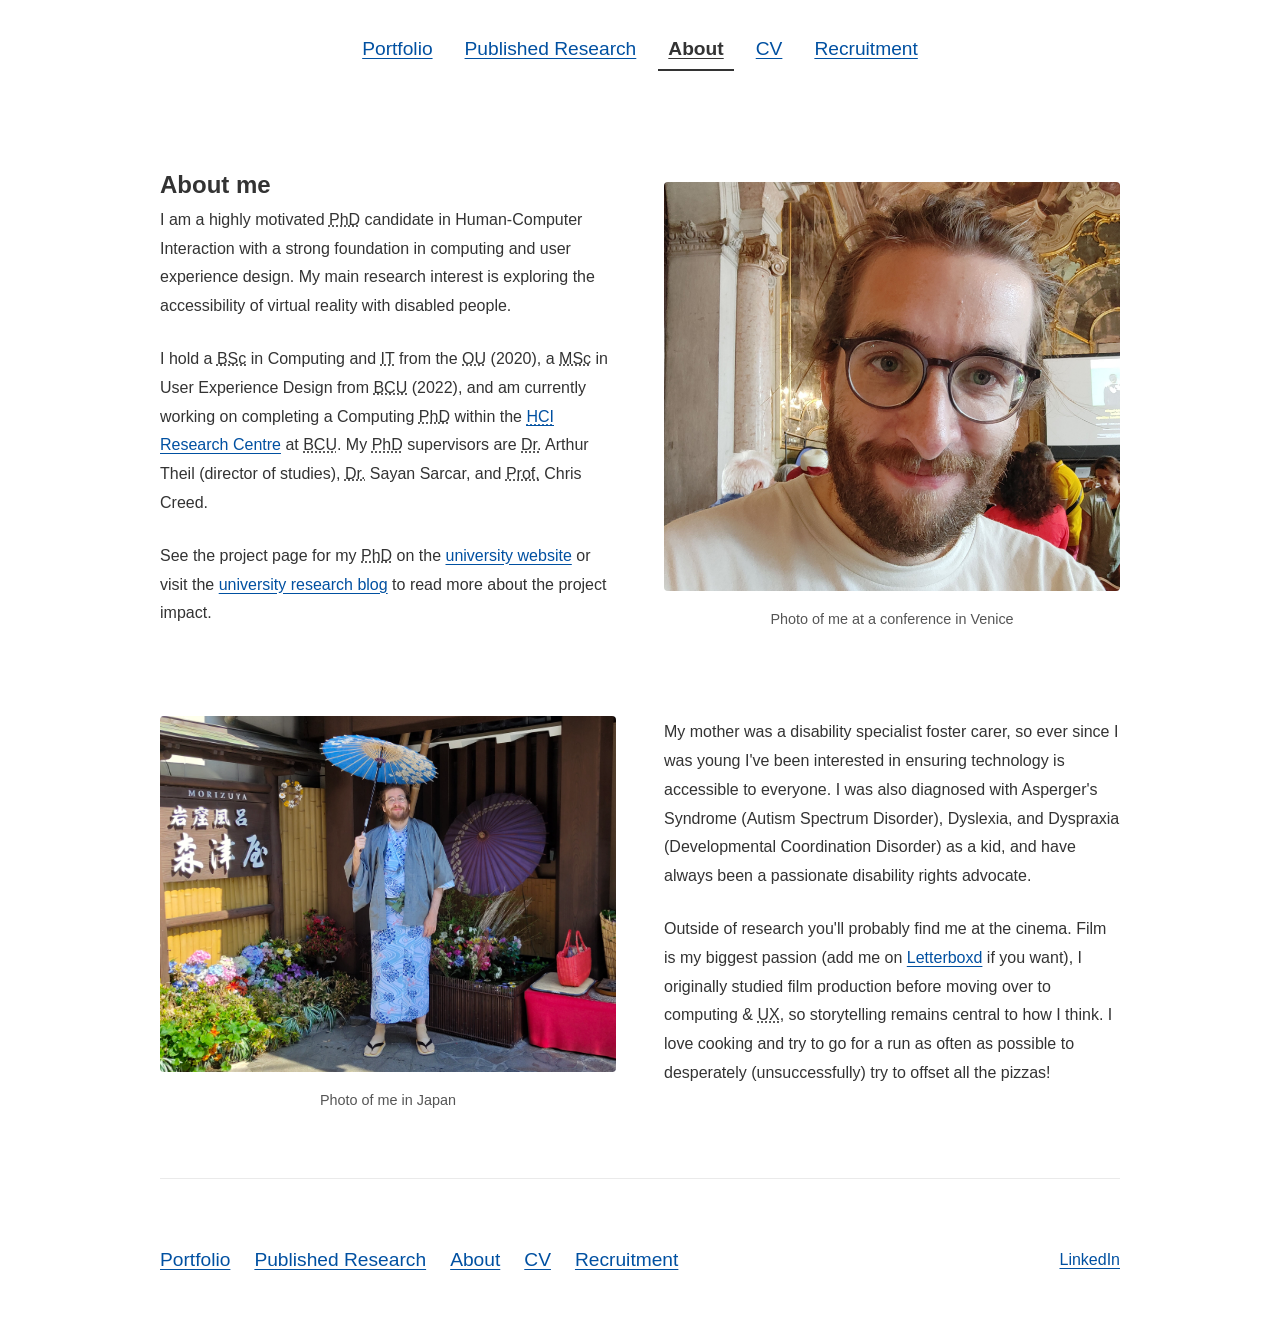
==== about.html @ 73fa583b "Update about.html" ====
<!DOCTYPE html>
<html lang="en">
<head>
    <meta charset="UTF-8">
    <meta name="viewport" content="width=device-width, initial-scale=1.0">
    <title>Craig Anderton - About</title>
    <link rel="stylesheet" href="style.css">
    
    <link rel="icon" type="image/png" href="images/favicon.png">
</head>
<body>

    <a href="#main-content" class="skip-link">Skip to main content</a>

    <div class="container">
        <header>
            <nav aria-label="Main Navigation">
                <ul>
                    <li><a href="index.html">Portfolio</a></li>
                    <li><a href="published-research.html">Published Research</a></li>
                    <li><a href="about.html" class="active" aria-current="page">About</a></li>
                    <li><a href="https://drive.google.com/file/d/1RpUV4su2DPiBxyuv3WWRQjVJ-2SgkJfq/view?usp=drive_link" target="_blank" rel="noopener">CV<span class="sr-only"> (opens in a new tab)</span></a></li>
                    <li><a href="https://craigandertonbcu.github.io/recruitment/" target="_blank" rel="noopener">Recruitment<span class="sr-only"> (opens in a new tab)</span></a></li>
                </ul>
            </nav>
        </header>

        <main id="main-content">
            
            <section class="about-grid" aria-label="About Me">
                
                <div class="about-text">
                    <h1>About me</h1>
                    <p>I am a highly motivated <abbr title="Doctor of Philosophy">PhD</abbr> candidate in Human-Computer Interaction with a strong foundation in computing and user experience design. My main research interest is exploring the accessibility of virtual reality with disabled people.</p>
                    <p>I hold a <abbr title="Bachelor of Science">BSc</abbr> in Computing and <abbr title="Information Technology">IT</abbr> from the <abbr title="Open University">OU</abbr> (2020), a <abbr title="Master of Science">MSc</abbr> in User Experience Design from <abbr title="Birmingham City University">BCU</abbr> (2022), and am currently working on completing a Computing <abbr title="Doctor of Philosophy">PhD</abbr> within the <a href="https://www.bcu.ac.uk/research/human-computer-interaction" target="_blank" rel="noopener"><abbr title="Human-Computer Interaction">HCI</abbr> Research Centre<span class="sr-only"> (opens in a new tab)</span></a> at <abbr title="Birmingham City University">BCU</abbr>. My <abbr title="Doctor of Philosophy">PhD</abbr> supervisors are <abbr title="Doctor">Dr.</abbr> Arthur Theil (director of studies), <abbr title="Doctor">Dr.</abbr> Sayan Sarcar, and <abbr title="Professor">Prof.</abbr> Chris Creed.</p>
                    <p>See the project page for my <abbr title="Doctor of Philosophy">PhD</abbr> on the <a href="https://www.bcu.ac.uk/research/human-computer-interaction/projects/exploring-how-haptic-feedback-can-make-guidance-and-navigation-in-virtual-reality-accessible-for-users-with-visual-impairments" target="_blank" rel="noopener">university website<span class="sr-only"> (opens in a new tab)</span></a> or visit the <a href="https://www.bcu.ac.uk/research/blogs/designing-digital-technology-to-empower-disabled-users" target="_blank" rel="noopener">university research blog<span class="sr-only"> (opens in a new tab)</span></a> to read more about the project impact.</p>
                </div>
                
                <figure class="about-figure">
                    <img src="images/venice.webp" alt="Close up photo of Craig smiling at a conference in Venice">
                    <figcaption>Photo of me at a conference in Venice</figcaption>
                </figure>

                <figure class="about-figure">
                    <img src="images/japan.webp" alt="Craig standing outside a traditional wooden building in Japan holding a blue paper umbrella">
                    <figcaption>Photo of me in Japan</figcaption>
                </figure>

                <div class="about-text">
                    <p>My mother was a disability specialist foster carer, so ever since I was young I've been interested in ensuring technology is accessible to everyone. I was also diagnosed with Asperger's Syndrome (Autism Spectrum Disorder), Dyslexia, and Dyspraxia (Developmental Coordination Disorder) as a kid, and have always been a passionate disability rights advocate.</p>
                    <p>Outside of research you'll probably find me at the cinema. Film is my biggest passion (add me on <a href="https://letterboxd.com/traig/" target="_blank" rel="noopener">Letterboxd<span class="sr-only"> (opens in a new tab)</span></a> if you want), I originally studied film production before moving over to computing & <abbr title="User Experience">UX</abbr>, so storytelling remains central to how I think. I love cooking and try to go for a run as often as possible to desperately (unsuccessfully) try to offset all the pizzas!</p>
                </div>

            </section>

        </main>

        <footer>
            <nav aria-label="Footer Navigation">
                <ul>
                    <li><a href="index.html">Portfolio</a></li>
                    <li><a href="published-research.html">Published Research</a></li>
                    <li><a href="about.html">About</a></li>
                    <li><a href="https://drive.google.com/file/d/1RpUV4su2DPiBxyuv3WWRQjVJ-2SgkJfq/view?usp=drive_link" target="_blank" rel="noopener">CV<span class="sr-only"> (opens in a new tab)</span></a></li>
                    <li><a href="https://craigandertonbcu.github.io/recruitment/" target="_blank" rel="noopener">Recruitment<span class="sr-only"> (opens in a new tab)</span></a></li>
                </ul>
            </nav>
            <p><a href="https://www.linkedin.com/in/craig-anderton-research" target="_blank" rel="noopener">LinkedIn<span class="sr-only"> (opens in a new tab)</span></a></p>
        </footer>
    </div>

</body>
</html>
---- style.css ----
:root {
    /* Updated for WCAG AAA (4.5:1 for large text against white) */
    --brand-color: #c7383c; 
    --text-main: #333333;
    --text-light: #555555;
    --bg-color: #ffffff;
    /* Updated for WCAG AAA (7:1 for normal text against white) */
    --link-color: #0050a1; 
    --focus-color: #2c3e50;
    --max-width: 1000px;
}

/* Basic reset */
* {
    margin: 0;
    padding: 0;
    box-sizing: border-box;
}

body {
    font-family: -apple-system, BlinkMacSystemFont, "Segoe UI", Roboto, Helvetica, Arial, sans-serif;
    color: var(--text-main);
    background-color: var(--bg-color);
    line-height: 1.8;
}

/* --- Accessibility Utility Classes --- */
.sr-only {
    position: absolute;
    width: 1px;
    height: 1px;
    padding: 0;
    margin: -1px;
    overflow: hidden;
    clip: rect(0, 0, 0, 0);
    white-space: nowrap;
    border: 0;
}

.skip-link {
    position: absolute;
    top: 0;
    left: -9999px;
    background: var(--focus-color);
    color: white;
    padding: 10px 20px;
    z-index: 1000;
    text-decoration: none;
    font-weight: bold;
    border-bottom-left-radius: 4px;
    border-bottom-right-radius: 4px;
}

.skip-link:focus {
    left: 50%;
    transform: translateX(-50%);
    outline: 3px solid var(--focus-color);
    outline-offset: 2px;
}

/* Global Link Styles & Focus States */
a {
    color: var(--link-color);
    /* WCAG SC 1.4.1: Links in text must be underlined */
    text-decoration: underline; 
    text-underline-offset: 3px;
}

a:hover, a:focus {
    text-decoration: none; /* Invert decoration on hover for feedback */
}

a:focus, button:focus {
    outline: 3px solid var(--focus-color);
    outline-offset: 3px;
}

/* WCAG AAA SC 2.5.5: Inflate touch targets to at least 44x44px */
nav a, footer a, .social-links a, .research-links a {
    display: inline-block;
    padding: 0.65rem; 
    margin: -0.65rem; /* Prevents the padding from ruining visual layout */
}

/* --- Social Links (Research Page Override) --- */
.research-page .social-links {
    display: flex;
    flex-wrap: wrap;
    gap: 2rem;
    text-align: left;
    margin-top: 2rem;
    margin-bottom: 2rem;
    justify-content: flex-start;
}

.container {
    max-width: var(--max-width);
    margin: 0 auto;
    padding: 0 20px;
}

/* --- Navigation --- */
nav {
    display: flex;
    justify-content: center;
    padding: 2rem 0;
    font-size: 1.2rem;
}

nav ul {
    list-style: none;
    display: flex;
    gap: 2rem;
    padding: 0;
    margin: 0;
    flex-wrap: wrap;
    justify-content: center;
}

nav a {
    color: var(--link-color);
}

nav a[aria-current="page"] {
    color: var(--text-main);
    border-bottom: 2px solid var(--text-main);
    padding-bottom: 2px;
    font-weight: bold;
}

/* --- Hero Section --- */
section.hero {
    text-align: center;
    margin: 2rem 0 0;
}

section.hero h1 {
    color: var(--brand-color);
    font-size: 3.5rem;
    font-weight: 900;
    margin: 0 0 1rem 0;
    letter-spacing: -1px;
}

section.hero p {
    font-size: 1.25rem;
    color: var(--text-main);
    margin: 0;
}

/* --- Section Dividers (Global: Centered) --- */
.section-divider {
    display: flex;
    align-items: center;
    text-align: center;
    color: var(--brand-color);
    font-weight: 900;
    font-size: 1.8rem;
    margin: 4rem 0 2rem;
}

.section-divider::before,
.section-divider::after {
    content: '';
    flex: 1;
    border-bottom: 3px solid #111;
}

.section-divider::before { margin-right: 1.5rem; }
.section-divider::after { margin-left: 1.5rem; }

/* --- Section Dividers (Override: Flush Left for Research Page) --- */
.research-page .section-divider {
    text-align: left;
}

.research-page .section-divider::before {
    display: none; 
}

/* --- Objective & General Text --- */
.objective-text {
    text-align: left; /* Changed from justify for WCAG AAA */
    max-width: 80ch; /* WCAG AAA: Limits line length to 80 characters */
    margin: 0 auto 2rem; /* Keeps the block centered on the screen */
}

/* --- Plain English Summary Toggle --- */
.toggle-btn {
    display: block;
    margin: 0 auto 1.5rem auto;
    background-color: var(--bg-color);
    color: var(--link-color);
    border: 2px solid var(--link-color);
    padding: 0.65rem 1.25rem;
    font-size: 1rem;
    font-weight: bold;
    border-radius: 4px;
    cursor: pointer;
    transition: all 0.2s ease;
}

.toggle-btn:hover, .toggle-btn:focus {
    background-color: var(--link-color);
    color: var(--bg-color);
    text-decoration: none;
}

.plain-english-box {
    background-color: #f9f9f9;
    border-left: 5px solid var(--brand-color);
    padding: 1.5rem;
    margin: 0 auto 2rem auto;
    max-width: 80ch;
    color: var(--text-main);
    box-shadow: 0 2px 8px rgba(0,0,0,0.05);
}

.social-links {
    text-align: center;
    font-size: 0.9rem;
    margin-bottom: 4rem;
}

/* --- Featured Research --- */
.research-item {
    margin-bottom: 2.5rem;
}

.research-item h3 {
    font-size: 1.1rem;
    margin: 0 0 0.5rem 0;
}

.research-item p {
    margin: 0 0 0.5rem 0;
    color: var(--text-light);
}

.research-links {
    font-size: 0.9rem;
}

/* --- Published Research Citations --- */
.citation-item {
    margin-bottom: 3rem;
    line-height: 1.8;
}

.citation-item p {
    margin: 0 0 1rem 0;
    text-align: left; 
    max-width: 80ch; /* WCAG AAA SC 1.4.8: Limits line length */
}

/* --- Portfolio Grid & Stacked Cards --- */
.portfolio-grid {
    display: grid;
    grid-template-columns: 1fr 1fr;
    gap: 2rem; 
    margin-bottom: 4rem;
}

.portfolio-grid.three-columns {
    grid-template-columns: repeat(3, 1fr);
}

.portfolio-card {
    display: flex;
    flex-direction: column;
    gap: 1rem; 
}

.portfolio-card.item-large {
    grid-column: 1 / -1;
}

.portfolio-meta {
    text-align: left;
}

.portfolio-meta h3 {
    font-size: 1.5rem;
    margin: 0 0 0.5rem 0;
    line-height: 1.2;
}

.portfolio-meta h3 a {
    color: var(--link-color);
    text-decoration: underline;
}

.portfolio-meta h3 a:hover {
    text-decoration: none;
}

.portfolio-meta p {
    color: var(--text-light);
    margin: 0;
    font-size: 0.95rem;
}

/* Force perfect 16:9 so videos snap cleanly to grid lines */
.portfolio-card video,
.portfolio-card img {
    width: 100%;
    height: auto;
    aspect-ratio: 16 / 9;
    object-fit: cover;
    border-radius: 4px;
    box-shadow: 0 4px 12px rgba(0,0,0,0.1);
    display: block;
}

/* --- Video Transcripts (Details/Summary) --- */
.video-transcript {
    margin-top: 0.5rem;
    font-size: 0.95rem;
}

.video-transcript summary {
    cursor: pointer;
    color: var(--link-color);
    font-weight: bold;
    text-decoration: underline;
    text-underline-offset: 3px;
    margin-bottom: 0.5rem;
    /* Expand touch target natively for AAA */
    padding: 0.5rem 0; 
}

.video-transcript summary:hover {
    text-decoration: none;
}

.video-transcript p {
    background: #f9f9f9;
    padding: 1rem;
    border-radius: 4px;
    border: 1px solid #ddd;
    color: var(--text-main);
    line-height: 1.6;
}

/* --- Portfolio Project Pages --- */
.project-header-text {
    text-align: center;
    padding: 1rem 20px 3rem; 
}

.project-header-text h1 {
    color: var(--brand-color);
    font-size: 4rem;
    font-weight: 900;
    margin: 0 0 0.5rem 0;
    line-height: 1.1;
}

.project-header-text p {
    font-size: 1.5rem;
    font-weight: bold;
    margin: 0;
    color: var(--text-main); 
}

.project-hero-image {
    background-color: #333; 
    background-size: cover;
    background-position: center;
    width: 100%;
    height: 400px; 
    margin-bottom: 4rem;
}

.overview-grid {
    display: grid;
    grid-template-columns: 1fr 2fr;
    gap: 3rem;
    margin-bottom: 5rem;
    align-items: start;
}

.overview-grid h2 {
    font-size: 2rem;
    font-weight: 900;
    margin: 0;
}

.meta-stats {
    display: grid;
    grid-template-columns: repeat(3, 1fr);
    text-align: center;
    gap: 2rem;
    margin-bottom: 4rem;
}

.meta-stats h3 {
    font-size: 3rem;
    font-weight: 900;
    margin: 0;
    line-height: 1;
}

.meta-stats p {
    font-size: 1.5rem;
    color: var(--text-light);
    margin: 0.5rem 0 0 0;
}

.meta-summary {
    display: grid;
    grid-template-columns: 1fr 1fr;
    gap: 4rem;
    margin-bottom: 6rem;
}

.meta-summary h3 {
    font-size: 2rem;
    font-weight: 900;
    margin: 0 0 1rem 0;
}

.process-section {
    margin-top: 6rem;
}

.process-section h2 {
    text-align: center;
    font-size: 3.5rem;
    font-weight: 900;
    margin-bottom: 3rem;
}

.process-stepper {
    display: flex;
    justify-content: space-between;
    align-items: flex-start;
    position: relative;
    margin-bottom: 4rem;
}

.process-stepper::before {
    content: '';
    position: absolute;
    top: 25px; 
    left: 0;
    right: 0;
    height: 2px;
    background-color: #eee;
    z-index: 1;
}

.step {
    position: relative;
    z-index: 2;
    text-align: center;
    background-color: var(--bg-color);
    padding: 0 10px;
    flex: 1;
}

.step-number {
    display: flex;
    align-items: center;
    justify-content: center;
    width: 50px;
    height: 50px;
    background-color: #333;
    color: white;
    border-radius: 50%;
    font-weight: bold;
    font-size: 1.2rem;
    margin: 0 auto 1rem auto;
}

.step-label {
    font-size: 0.9rem;
    color: var(--text-light);
}

.project-grid {
    display: grid;
    grid-template-columns: 1fr 1fr;
    gap: 4rem 3rem;
    align-items: center;
    margin: 4rem 0;
}

.project-text h3 {
    font-size: 2.5rem;
    font-weight: 900;
    margin: 0 0 1.5rem 0;
}

.project-text p {
    margin-bottom: 1.5rem;
}

.project-figure {
    margin: 0;
    text-align: center;
}

.project-figure img,
.project-figure video {
    width: 100%;
    height: auto;
    display: block;
}

.project-figure figcaption {
    margin-top: 1rem;
    font-size: 0.9rem;
    color: var(--text-light);
}

.full-width-image {
    width: 100%;
    margin: 4rem 0;
}

.full-width-image img,
.full-width-image video {
    width: 100%;
    height: auto;
    display: block;
}

.halved-centered-image {
    width: 50%; 
    margin: 4rem auto; 
    text-align: center; 
}

.halved-centered-image img,
.halved-centered-image video {
    width: 100%; 
    height: auto;
    display: block;
    border-radius: 4px; 
}

@media (max-width: 768px) {
    .halved-centered-image {
        width: 100%;
        margin: 2rem 0;
    }
}

/* --- About Page Grid --- */
.about-grid {
    display: grid;
    grid-template-columns: 1fr 1fr;
    gap: 4rem 3rem;
    align-items: center; 
    margin: 4rem 0;
}

.about-text h2 {
    color: var(--brand-color);
    font-size: 2.5rem;
    font-weight: 900;
    margin: 0 0 1.5rem 0;
    letter-spacing: -1px;
}

.about-text p {
    margin-bottom: 1.5rem;
    text-align: left; 
    max-width: 80ch; 
}

.about-figure {
    margin: 0;
    text-align: center;
}

.about-figure img {
    width: 100%;
    height: auto;
    border-radius: 4px;
    display: block;
}

.about-figure figcaption {
    margin-top: 1rem;
    font-size: 0.9rem;
    color: var(--text-light);
}

/* --- Footer --- */
footer {
    border-top: 1px solid #eaeaea;
    padding: 2rem 0;
    display: flex;
    justify-content: space-between;
    align-items: center;
    font-size: 1rem; 
    color: var(--text-light);
}

footer ul {
    list-style: none;
    display: flex;
    gap: 1.5rem;
    padding: 0;
    margin: 0;
}

/* --- Takeaways & Centered Sections --- */
.centered-section {
    max-width: 80ch; 
    margin: 6rem auto 4rem;
    text-align: center;
}

.centered-section h2, 
.centered-section h3 {
    font-size: 2.5rem;
    font-weight: 900;
    margin-bottom: 1.5rem;
    color: var(--text-main);
}

.centered-section ul.bullet-list {
    text-align: left;
    display: inline-block;
    font-size: 1.1rem;
    color: var(--text-light);
    line-height: 1.8;
}

.centered-section ul.bullet-list li {
    margin-bottom: 0.5rem;
}

.takeaways-grid {
    display: grid;
    grid-template-columns: repeat(3, 1fr);
    gap: 3rem;
    margin: 3rem 0 6rem;
    text-align: left;
}

.takeaway-column h3 {
    font-size: 1.5rem;
    color: var(--text-main);
    margin-bottom: 1rem;
}

.takeaway-column ul {
    list-style-type: disc;
    padding-left: 1.2rem;
    font-size: 0.95rem;
    color: var(--text-light);
}

.takeaway-column li {
    margin-bottom: 0.75rem;
}

.video-container {
    position: relative;
    padding-bottom: 56.25%; 
    height: 0;
    overflow: hidden;
    margin: 4rem 0;
    border-radius: 4px;
    box-shadow: 0 4px 12px rgba(0,0,0,0.1);
}

.video-container iframe {
    position: absolute;
    top: 0;
    left: 0;
    width: 100%;
    height: 100%;
    border: 0;
}

.reflections-text {
    max-width: 80ch; 
    margin: 0 auto 4rem;
}

.reflections-text p {
    margin-bottom: 1.5rem;
    text-align: left; 
}

/* Responsive adjustments */
@media (max-width: 768px) {
    .portfolio-grid,
    .portfolio-grid.three-columns {
        grid-template-columns: 1fr;
    }
    section.hero h1 {
        font-size: 2.5rem;
    }
    .section-divider {
        font-size: 1.4rem;
    }
    .about-grid {
        grid-template-columns: 1fr;
        gap: 2rem;
    }
    .overview-grid,
    .meta-stats,
    .meta-summary,
    .project-grid {
        grid-template-columns: 1fr;
        gap: 2rem;
    }
    .halved-centered-image {
        width: 100%;
        margin: 2rem 0;
    }
    .takeaways-grid {
        grid-template-columns: 1fr;
    }
    .process-stepper {
        flex-direction: column;
        align-items: center;
        gap: 2rem;
    }
    .process-stepper::before {
        display: none; 
    }
    footer {
        flex-direction: column;
        align-items: center;
        gap: 1rem;
    }
}

/* --- Modification: Making the paper figure half size --- */
.paper-figure {
    width: 50%;
    margin-left: auto;
    margin-right: auto;
}

/* --- Modification: Indentation for All Lists --- */
ul, ol {
    padding-left: 2.8em; 
    margin-bottom: 1.5rem; 
}
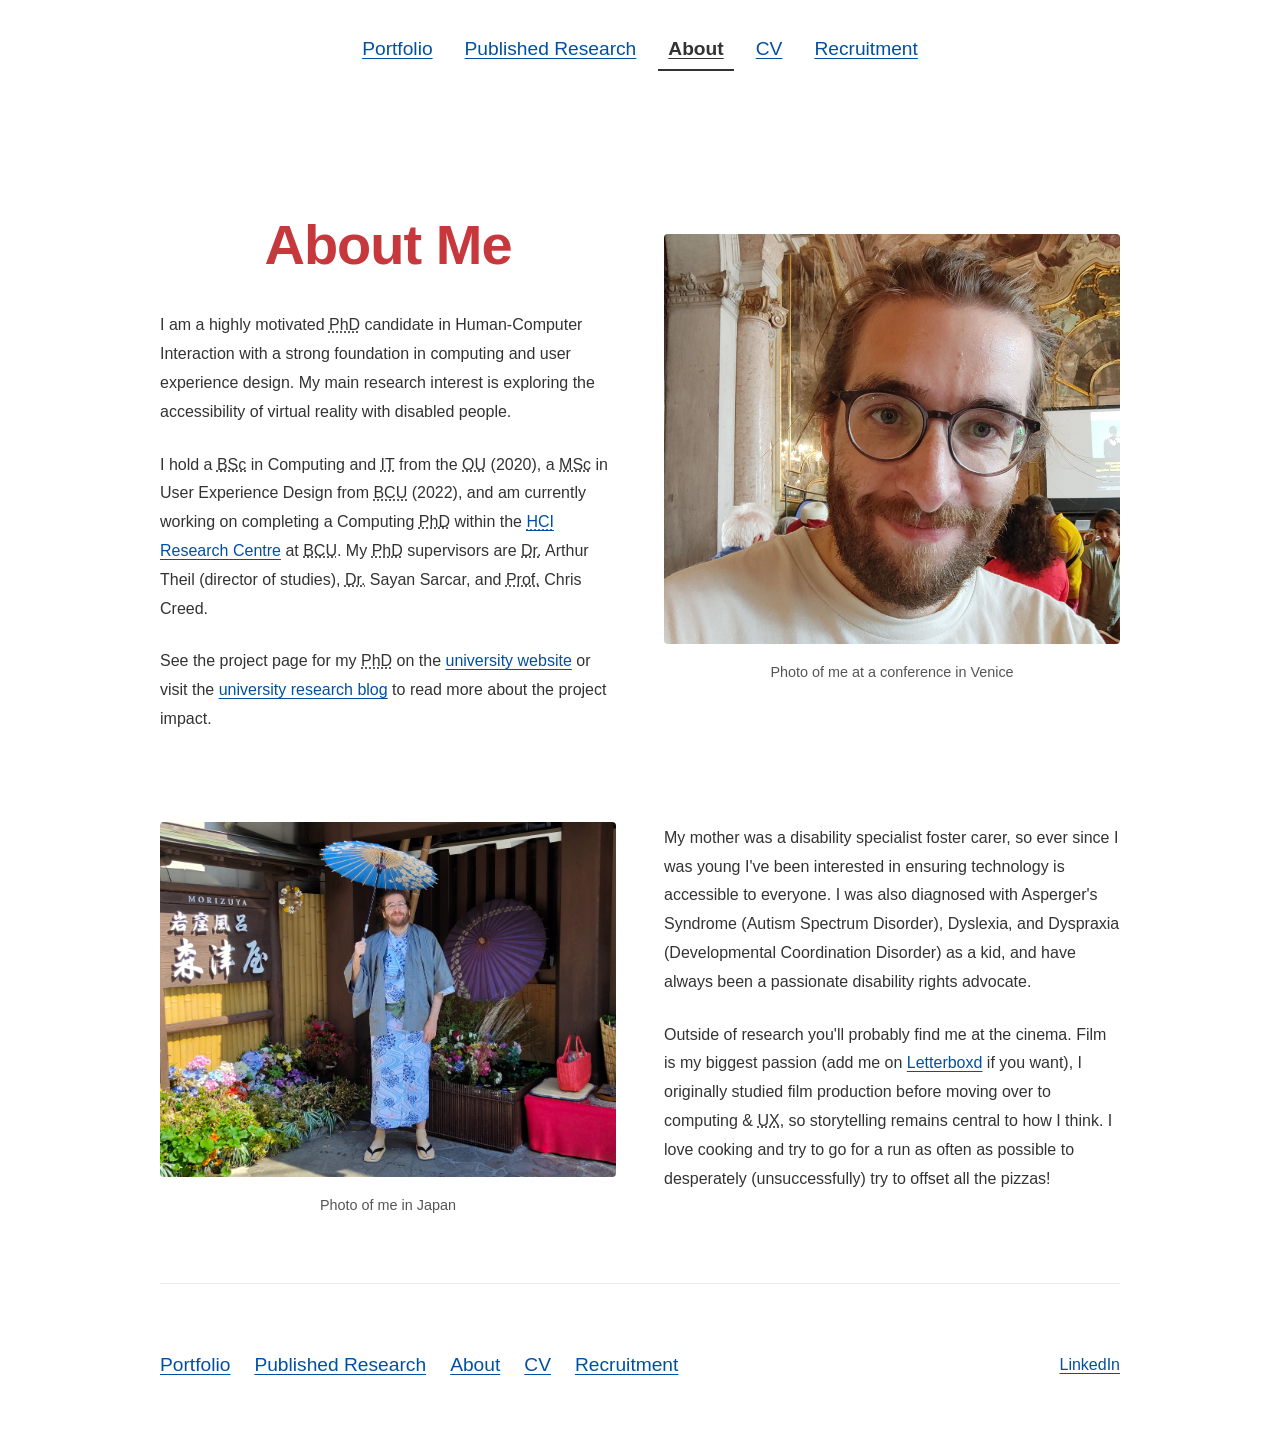
==== commit 3efce4f7: "Update about.html" ====
--- a/about.html
+++ b/about.html
@@ -30,7 +30,9 @@
             <section class="about-grid" aria-label="About Me">
                 
                 <div class="about-text">
-                    <h1>About me</h1>
+                    <section class="hero" aria-labelledby="hero-name">
+                        <h1 id="hero-name">About Me</h1>
+                    </section>
                     <p>I am a highly motivated <abbr title="Doctor of Philosophy">PhD</abbr> candidate in Human-Computer Interaction with a strong foundation in computing and user experience design. My main research interest is exploring the accessibility of virtual reality with disabled people.</p>
                     <p>I hold a <abbr title="Bachelor of Science">BSc</abbr> in Computing and <abbr title="Information Technology">IT</abbr> from the <abbr title="Open University">OU</abbr> (2020), a <abbr title="Master of Science">MSc</abbr> in User Experience Design from <abbr title="Birmingham City University">BCU</abbr> (2022), and am currently working on completing a Computing <abbr title="Doctor of Philosophy">PhD</abbr> within the <a href="https://www.bcu.ac.uk/research/human-computer-interaction" target="_blank" rel="noopener"><abbr title="Human-Computer Interaction">HCI</abbr> Research Centre<span class="sr-only"> (opens in a new tab)</span></a> at <abbr title="Birmingham City University">BCU</abbr>. My <abbr title="Doctor of Philosophy">PhD</abbr> supervisors are <abbr title="Doctor">Dr.</abbr> Arthur Theil (director of studies), <abbr title="Doctor">Dr.</abbr> Sayan Sarcar, and <abbr title="Professor">Prof.</abbr> Chris Creed.</p>
                     <p>See the project page for my <abbr title="Doctor of Philosophy">PhD</abbr> on the <a href="https://www.bcu.ac.uk/research/human-computer-interaction/projects/exploring-how-haptic-feedback-can-make-guidance-and-navigation-in-virtual-reality-accessible-for-users-with-visual-impairments" target="_blank" rel="noopener">university website<span class="sr-only"> (opens in a new tab)</span></a> or visit the <a href="https://www.bcu.ac.uk/research/blogs/designing-digital-technology-to-empower-disabled-users" target="_blank" rel="noopener">university research blog<span class="sr-only"> (opens in a new tab)</span></a> to read more about the project impact.</p>
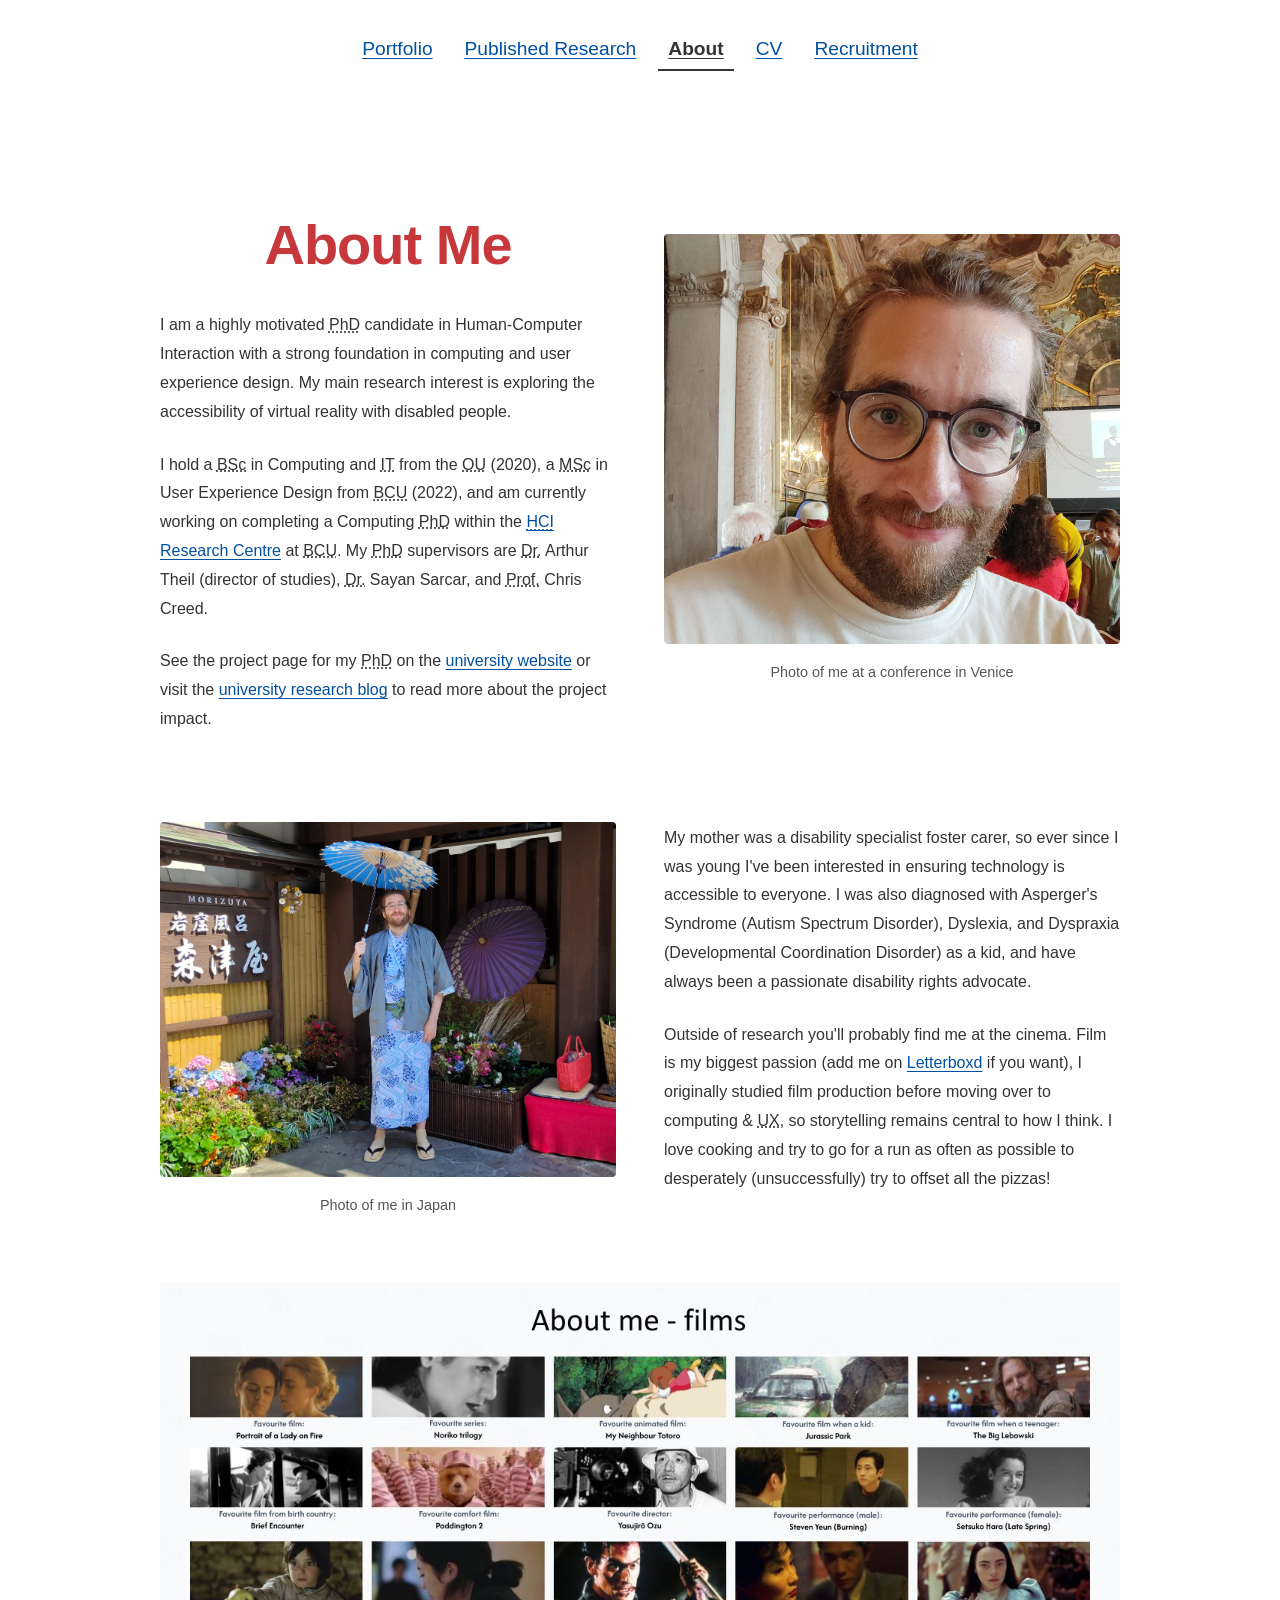
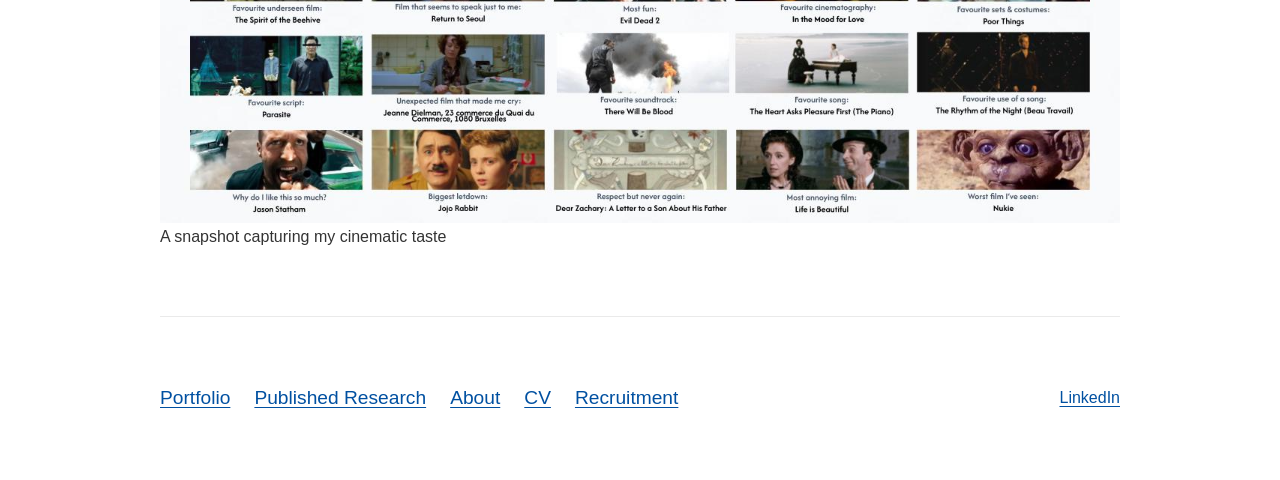
==== commit 60f0611e: "Update about.html" ====
--- a/about.html
+++ b/about.html
@@ -55,6 +55,11 @@
 
             </section>
 
+            <figure class="full-width-image">
+                    <img src="images/About Me - Fav Films.jpg" alt="A grid of my favourite films categorised by prompts.">
+                    <figcaption>A snapshot capturing my cinematic taste</figcaption>
+            </figure>
+
         </main>
 
         <footer>
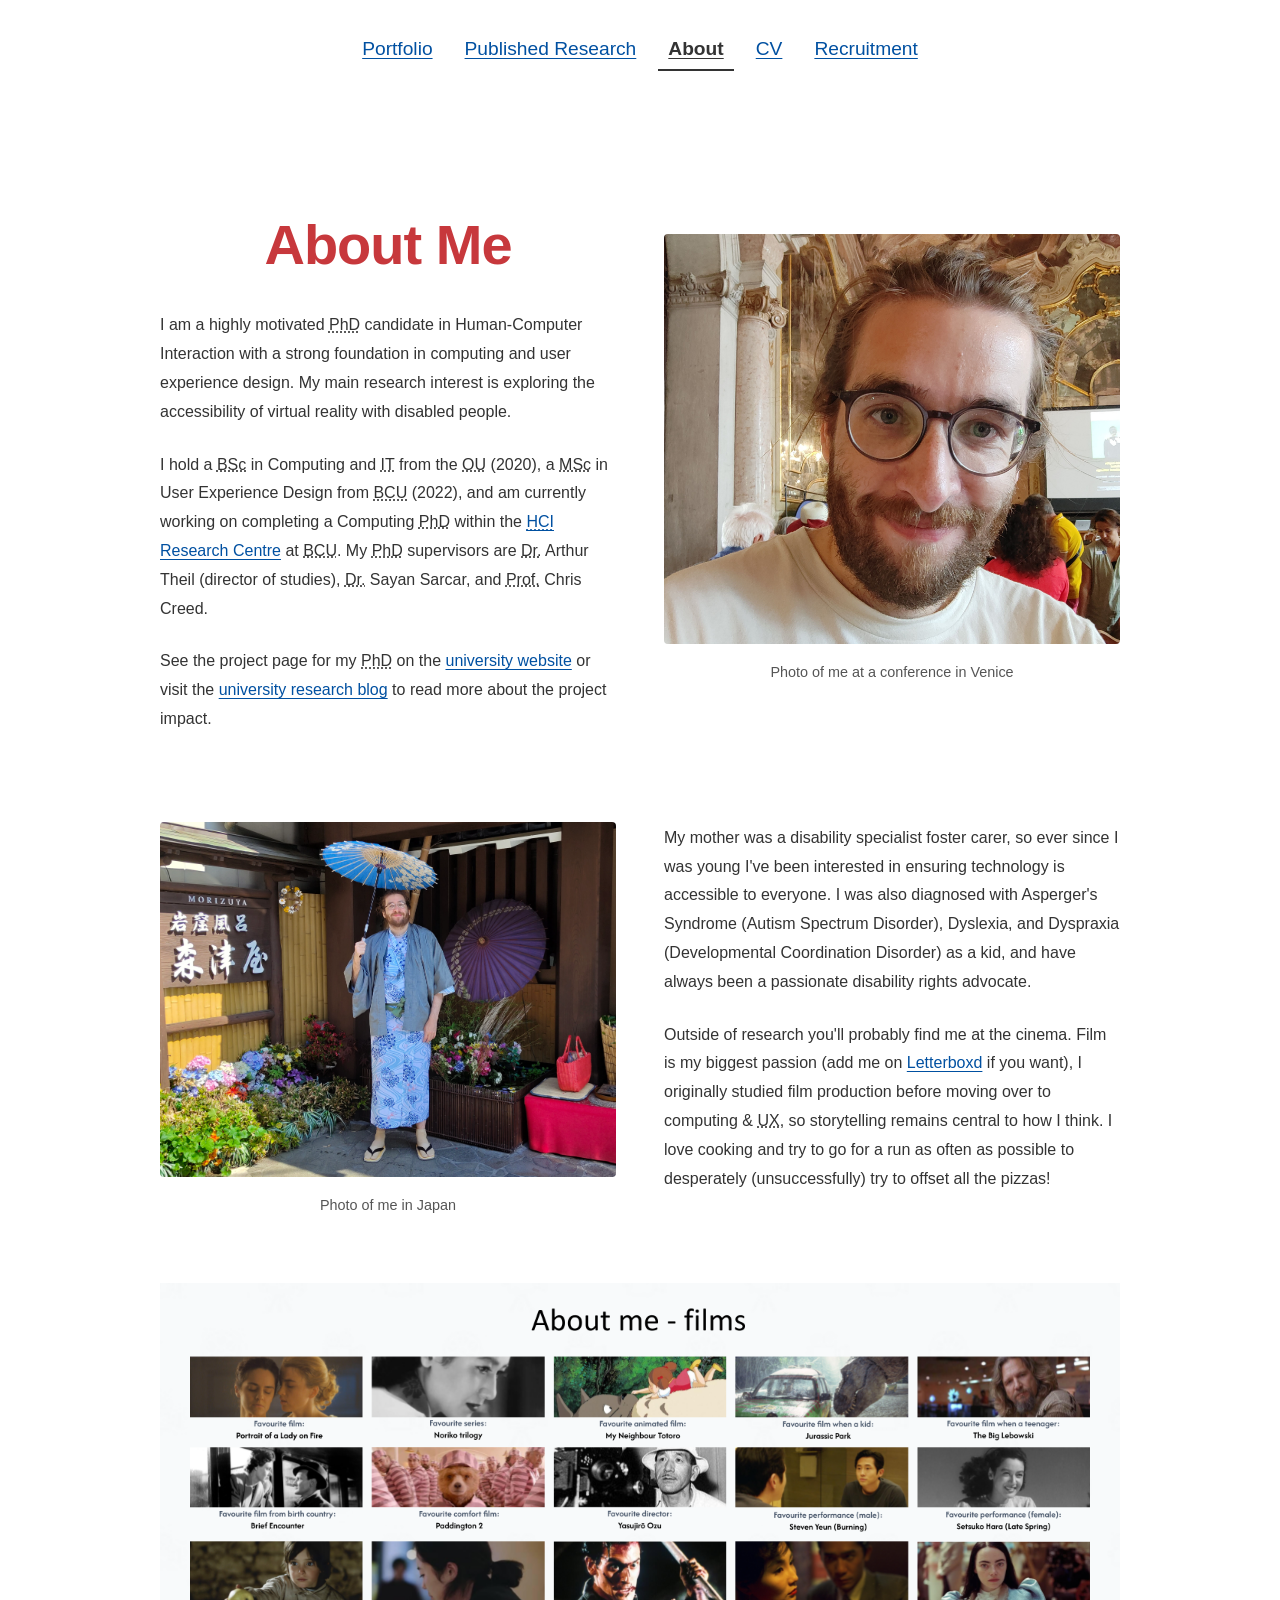
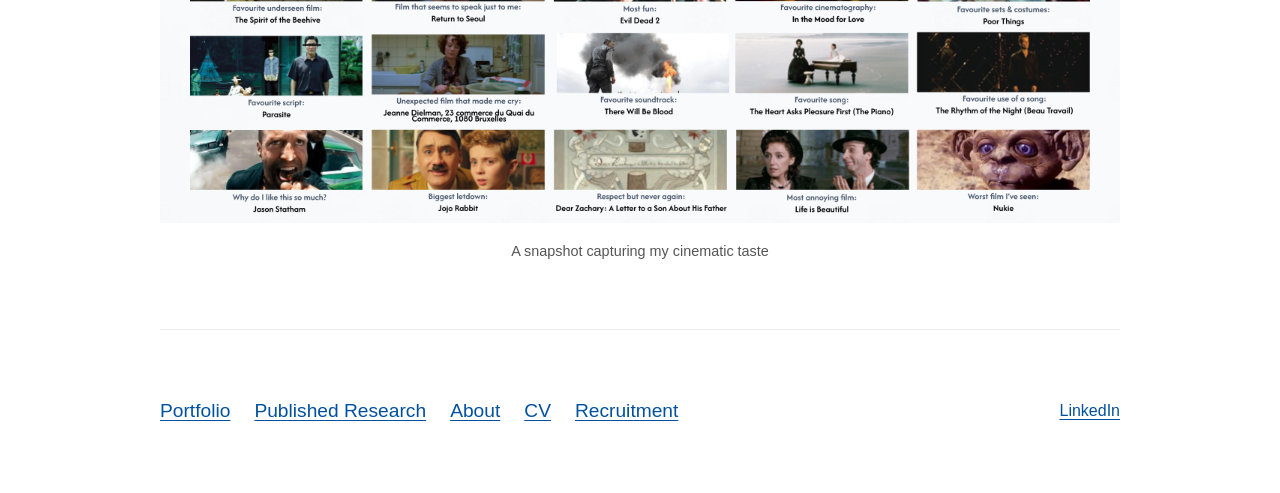
==== commit ca0521ae: "Update about.html" ====
--- a/about.html
+++ b/about.html
@@ -56,7 +56,7 @@
             </section>
 
             <figure class="full-width-image">
-                    <img src="images/About Me - Fav Films.jpg" alt="A grid of my favourite films categorised by prompts.">
+                    <img src="images/About Me - Fav Films.png" alt="A grid of my favourite films categorised by prompts.">
                     <figcaption>A snapshot capturing my cinematic taste</figcaption>
             </figure>
 
--- a/style.css
+++ b/style.css
@@ -517,6 +517,7 @@
 .full-width-image {
     width: 100%;
     margin: 4rem 0;
+    text-align: center;
 }
 
 .full-width-image img,
@@ -538,6 +539,12 @@
     height: auto;
     display: block;
     border-radius: 4px; 
+}
+
+.full-width-image figcaption {
+    margin-top: 1rem;
+    font-size: 0.9rem;
+    color: var(--text-light);
 }
 
 @media (max-width: 768px) {
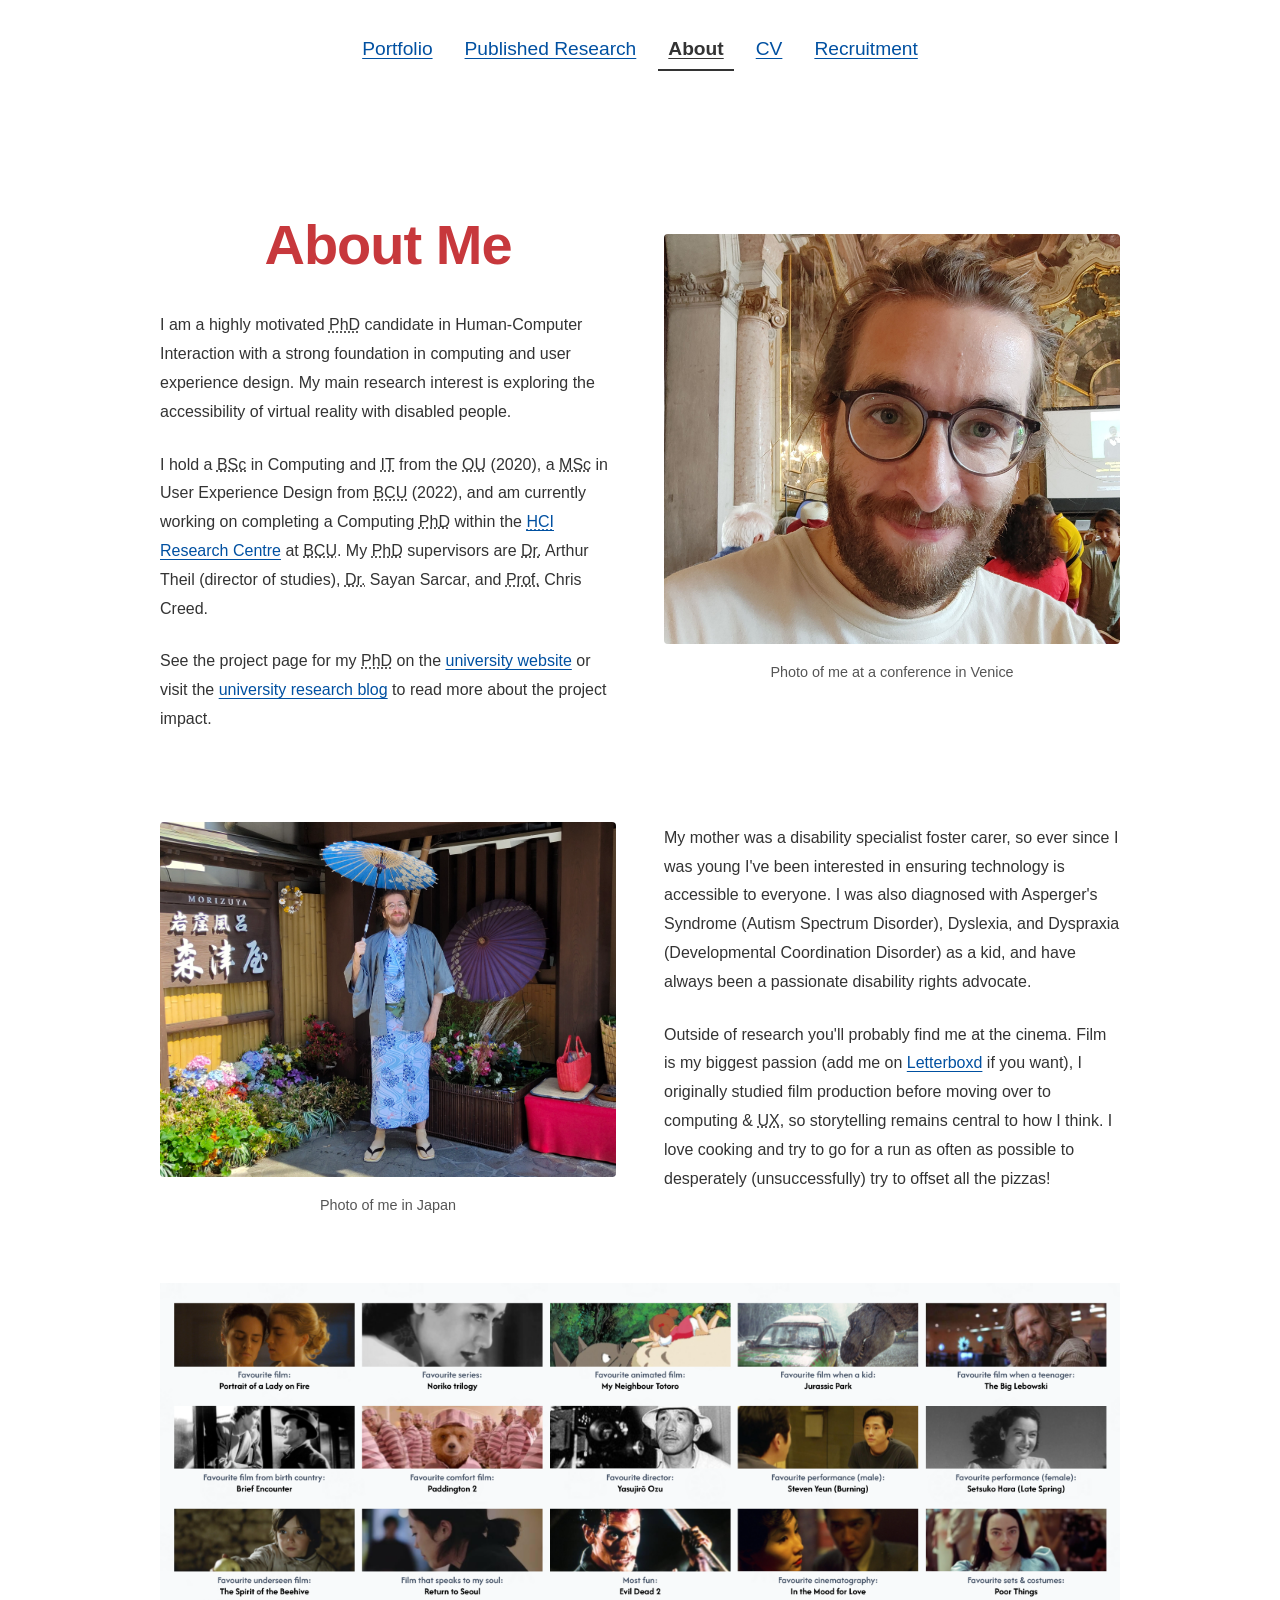
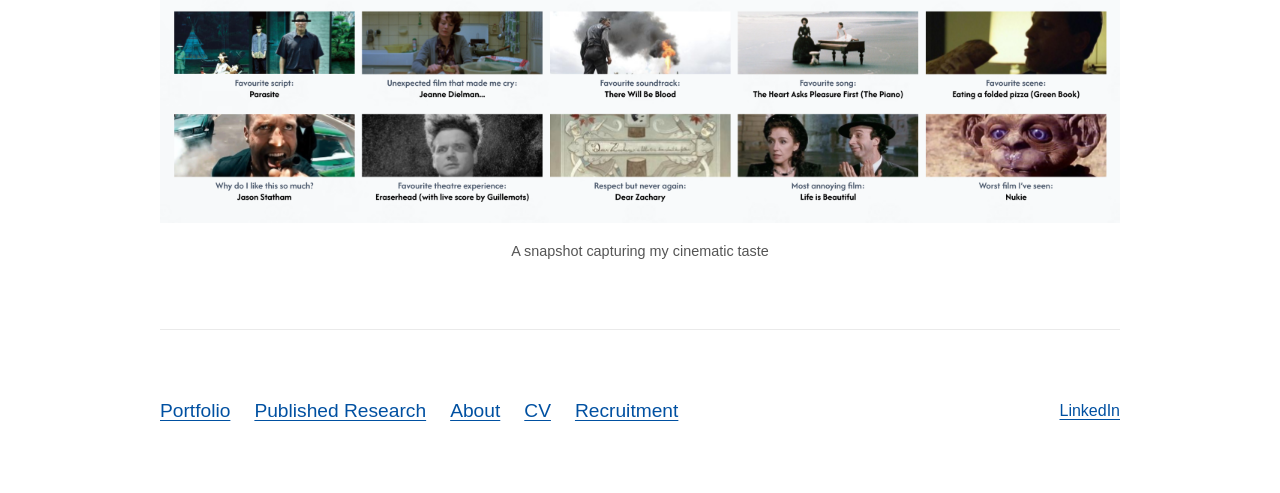
==== commit 5499a983: "Update about.html" ====
--- a/about.html
+++ b/about.html
@@ -56,7 +56,7 @@
             </section>
 
             <figure class="full-width-image">
-                    <img src="images/About Me - Fav Films.png" alt="A grid of my favourite films categorised by prompts.">
+                    <img src="images/About Me - Fav Films (1).png" alt="A grid of my favourite films categorised by prompts.">
                     <figcaption>A snapshot capturing my cinematic taste</figcaption>
             </figure>
 
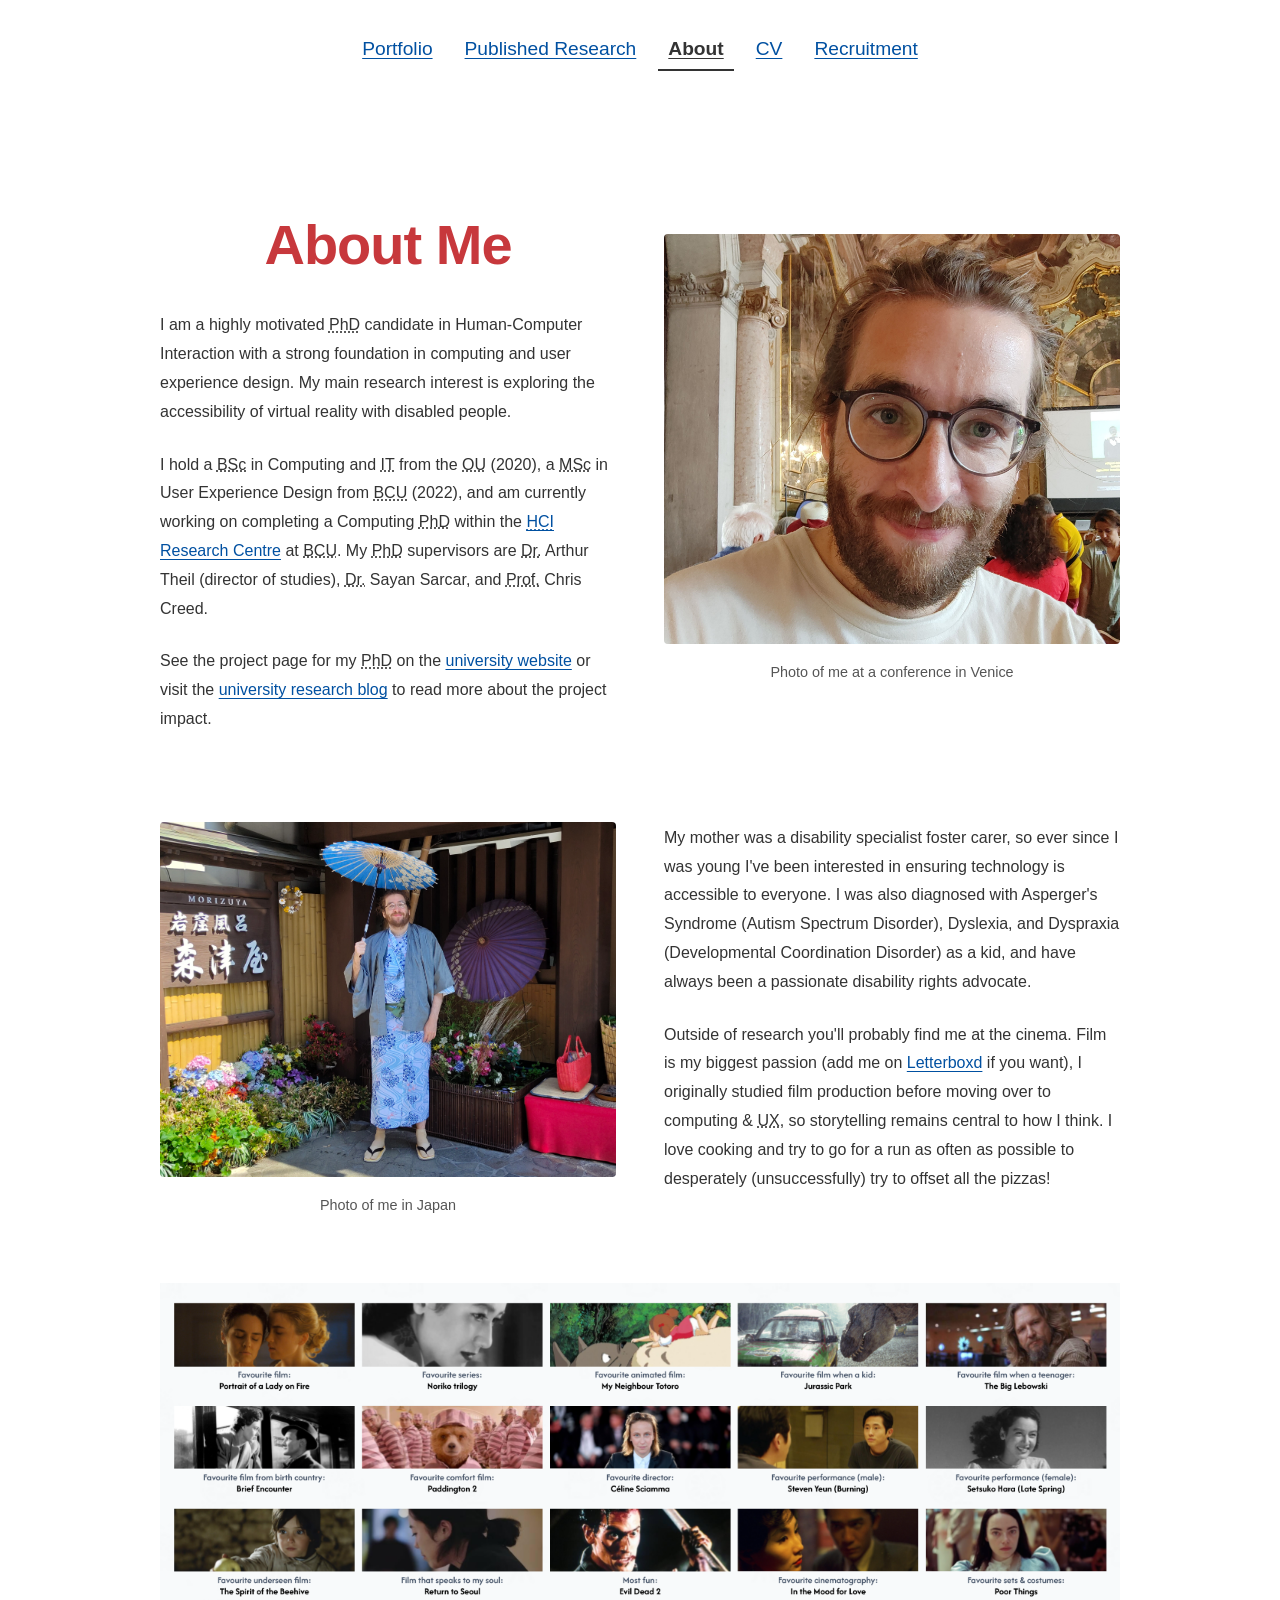
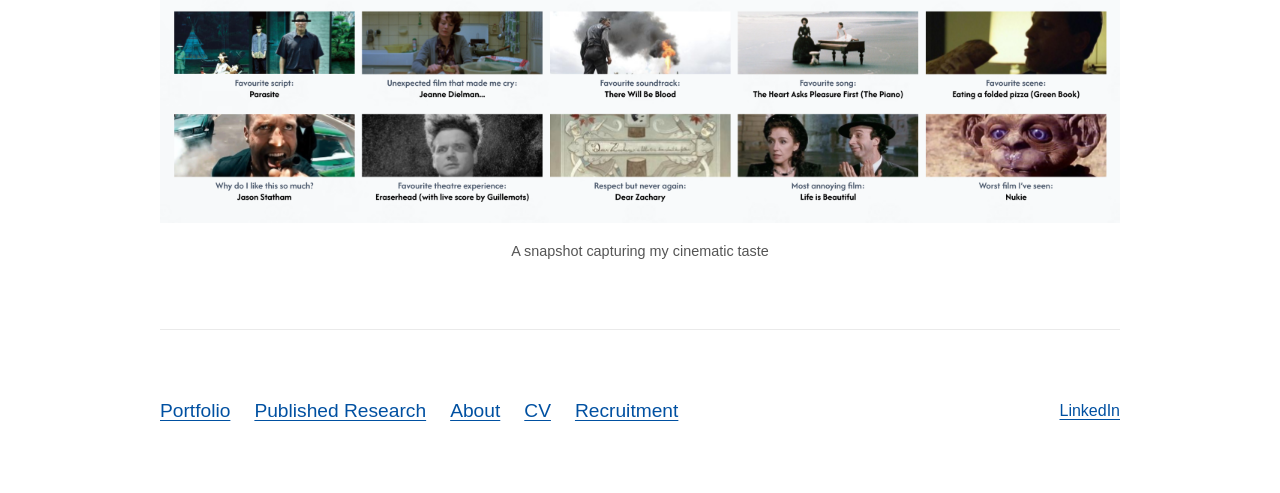
==== commit 697a911b: "Update about.html" ====
--- a/about.html
+++ b/about.html
@@ -56,7 +56,7 @@
             </section>
 
             <figure class="full-width-image">
-                    <img src="images/About Me - Fav Films (1).png" alt="A grid of my favourite films categorised by prompts.">
+                    <img src="images/About Me - Fav Films (2).png" alt="A grid of my favourite films categorised by prompts.">
                     <figcaption>A snapshot capturing my cinematic taste</figcaption>
             </figure>
 
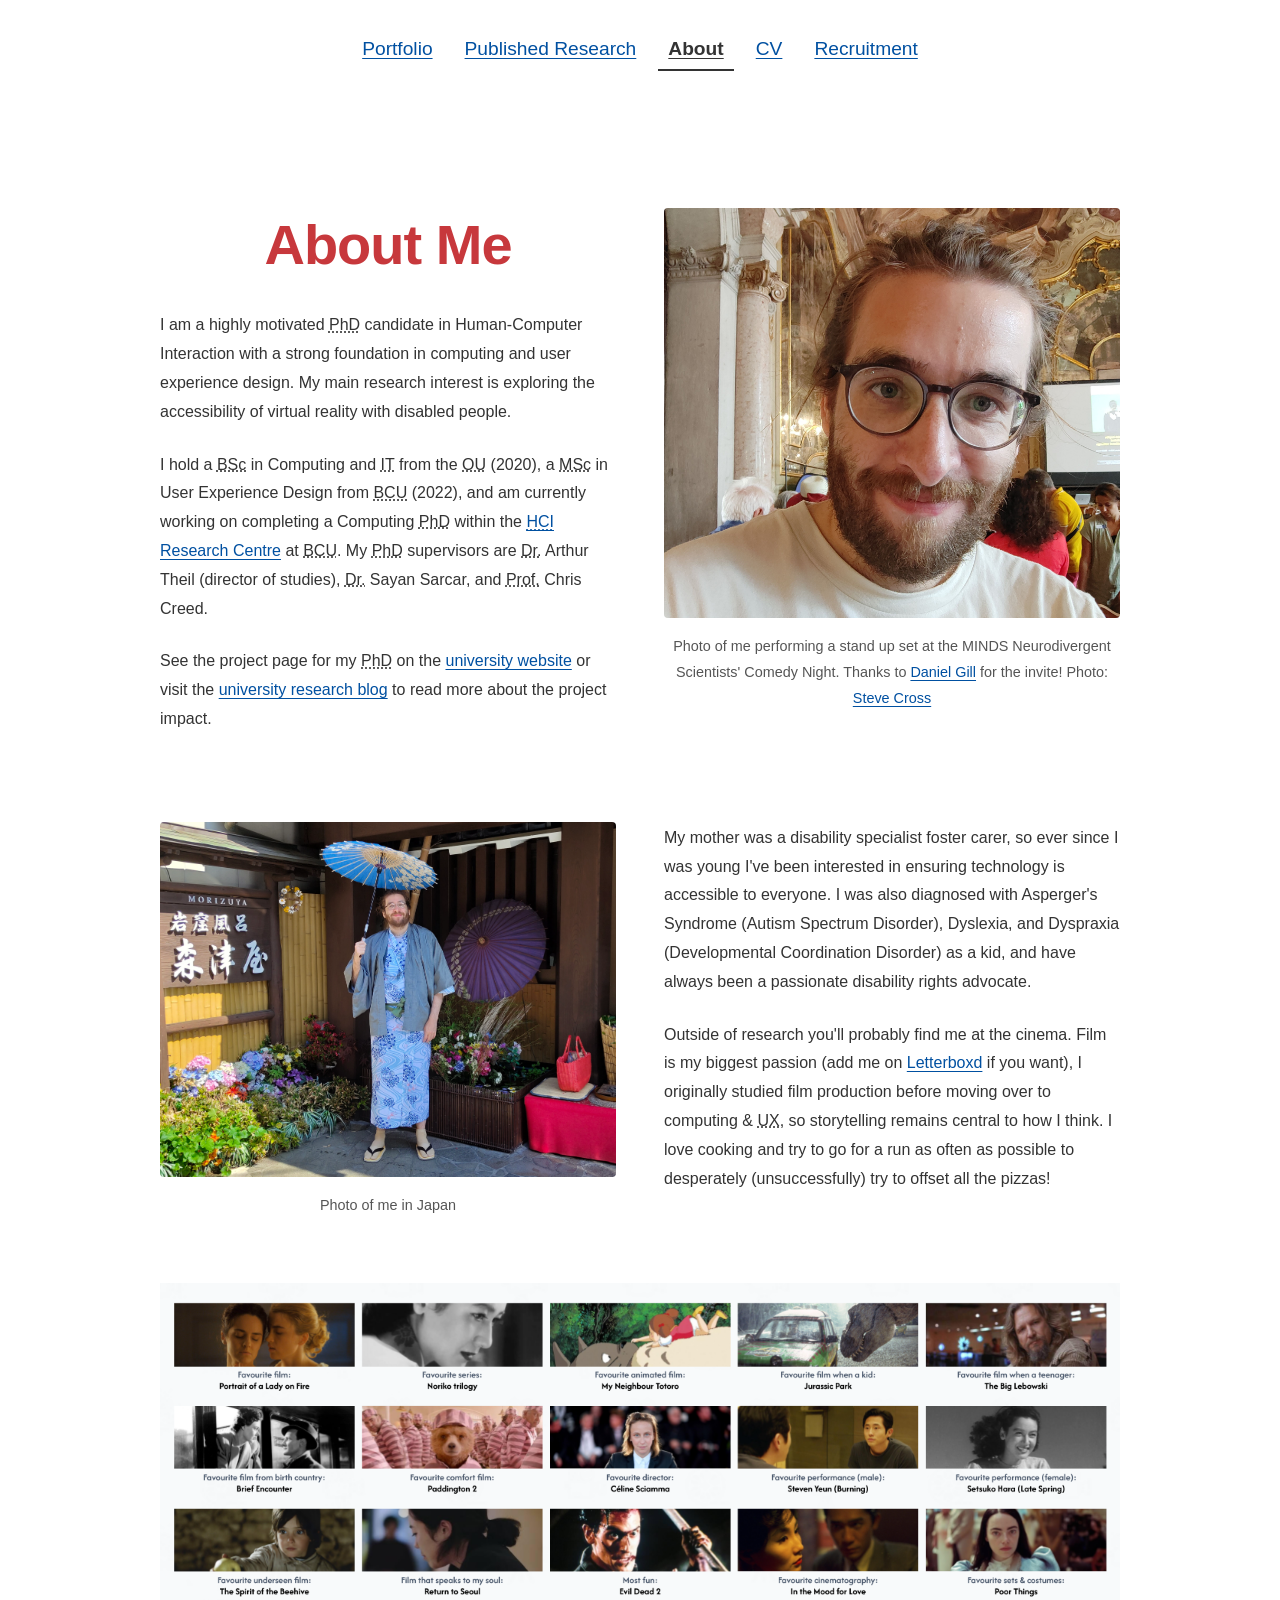
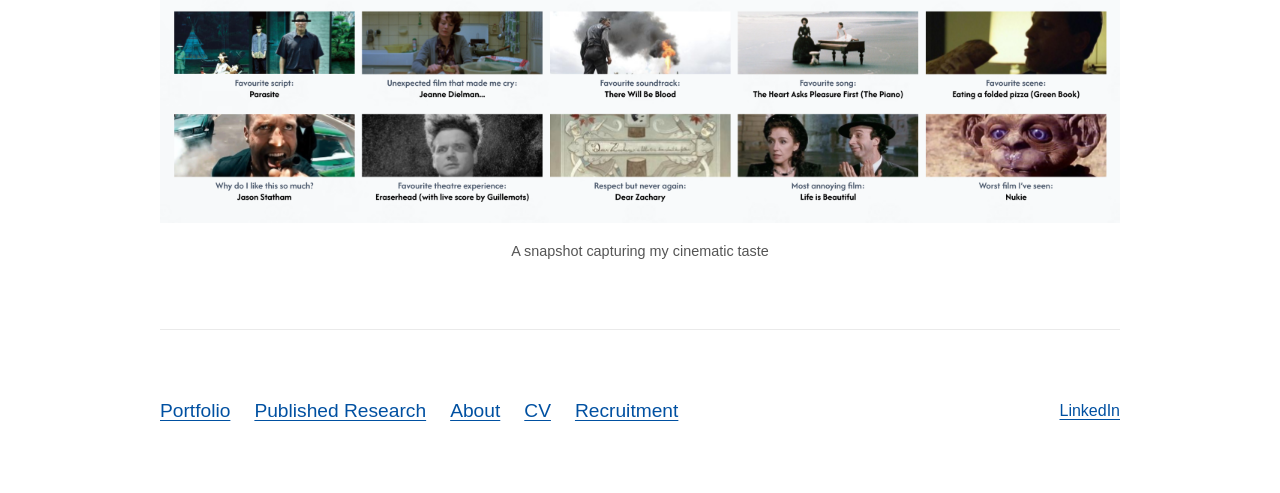
==== commit 1e2d6c63: "Update about.html" ====
--- a/about.html
+++ b/about.html
@@ -39,8 +39,8 @@
                 </div>
                 
                 <figure class="about-figure">
-                    <img src="images/venice.webp" alt="Close up photo of Craig smiling at a conference in Venice">
-                    <figcaption>Photo of me at a conference in Venice</figcaption>
+                    <img src="images/venice.webp" alt="Close up photo of Craig holding a microphone on a stand up stage">
+                    <figcaption>Photo of me performing a stand up set at the MINDS Neurodivergent Scientists' Comedy Night. Thanks to <a href="https://danielgill.net/" target="_blank" rel="noopener">Daniel Gill<span class="sr-only"> (opens in a new tab)</span></a> for the invite! Photo: <a href="https://www.instagram.com/stevecrossphotos/" target="_blank" rel="noopener">Steve Cross<span class="sr-only"> (opens in a new tab)</span></a></figcaption>
                 </figure>
 
                 <figure class="about-figure">
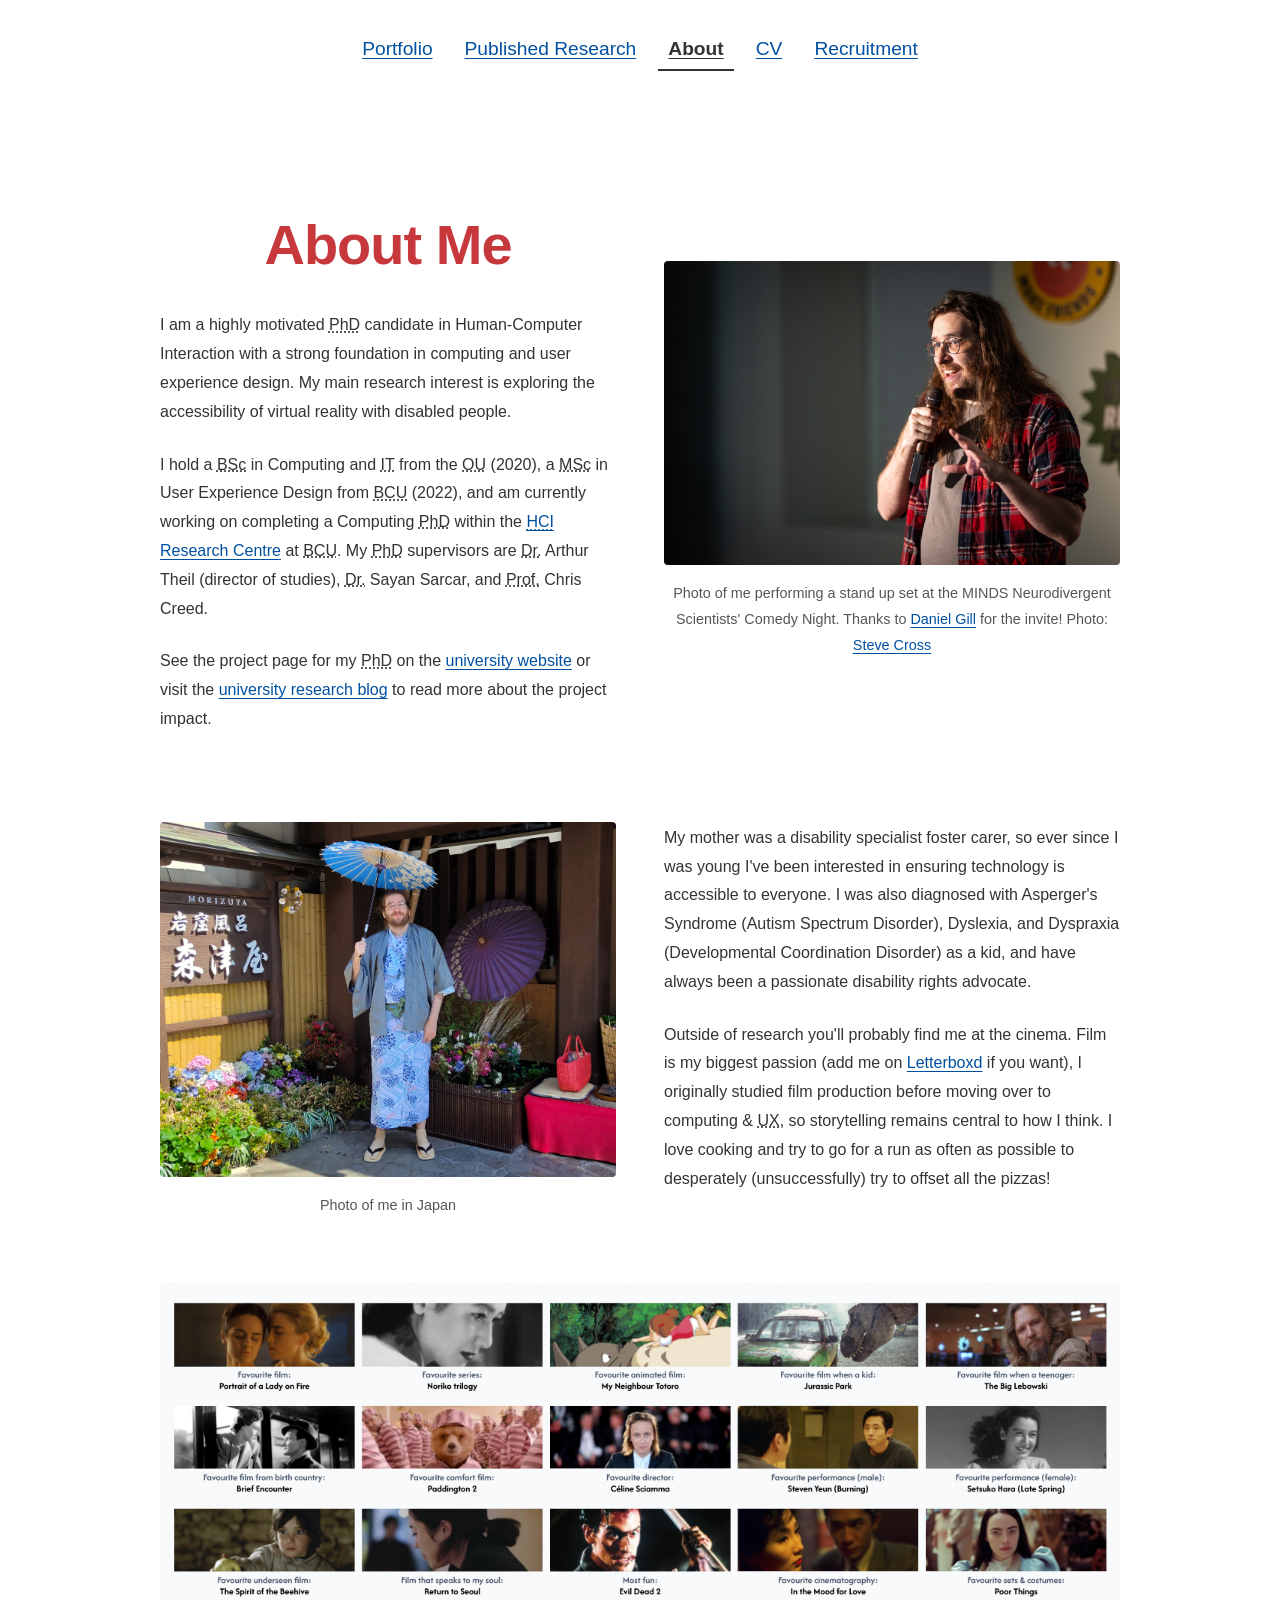
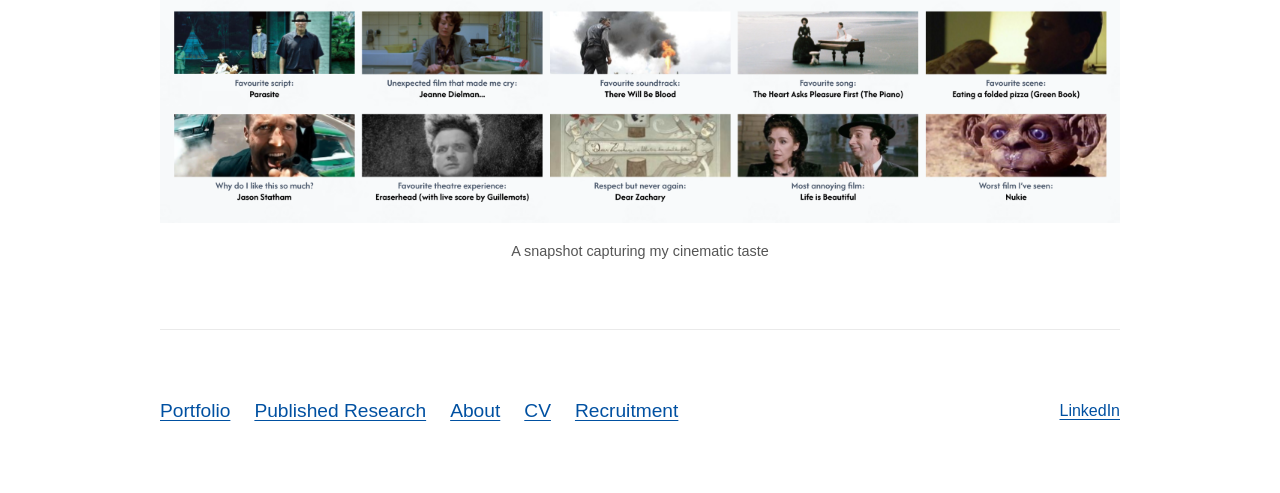
==== commit e39c9c0d: "Update about.html" ====
--- a/about.html
+++ b/about.html
@@ -39,7 +39,7 @@
                 </div>
                 
                 <figure class="about-figure">
-                    <img src="images/venice.webp" alt="Close up photo of Craig holding a microphone on a stand up stage">
+                    <img src="images/DSC00150.jpg" alt="Close up photo of Craig holding a microphone on a stand up stage">
                     <figcaption>Photo of me performing a stand up set at the MINDS Neurodivergent Scientists' Comedy Night. Thanks to <a href="https://danielgill.net/" target="_blank" rel="noopener">Daniel Gill<span class="sr-only"> (opens in a new tab)</span></a> for the invite! Photo: <a href="https://www.instagram.com/stevecrossphotos/" target="_blank" rel="noopener">Steve Cross<span class="sr-only"> (opens in a new tab)</span></a></figcaption>
                 </figure>
 
